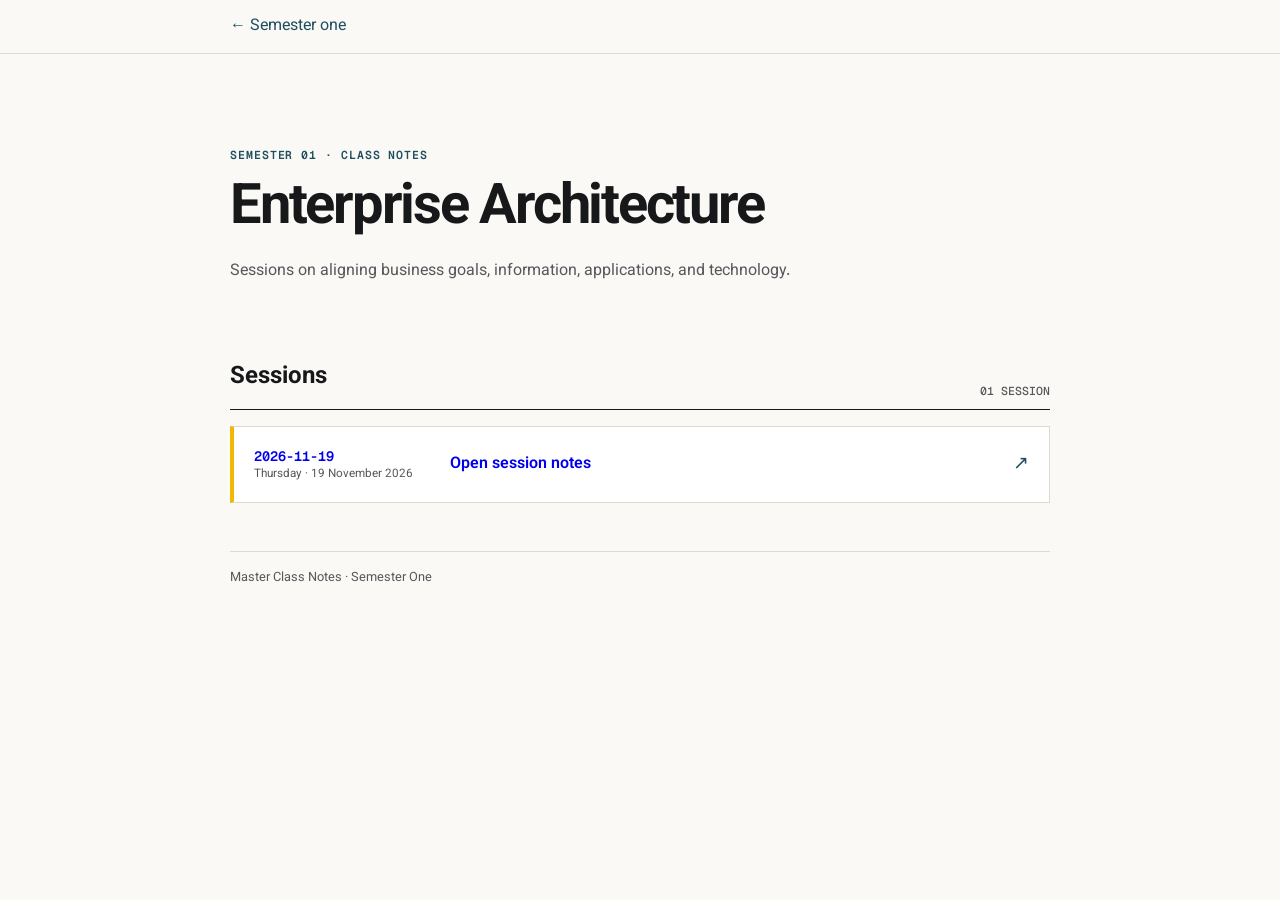
==== semesters/01/Enterprise Architecture/index.html @ 7802ade9 "Publish master class notes" ====
<!DOCTYPE html>
<html lang="en">
<head>
  <meta charset="UTF-8">
  <meta name="viewport" content="width=device-width, initial-scale=1.0">
  <meta name="theme-color" content="#faf9f5">
  <title>Enterprise Architecture — Sessions</title>
  <link rel="preconnect" href="https://fonts.googleapis.com">
  <link rel="preconnect" href="https://fonts.gstatic.com" crossorigin>
  <link href="https://fonts.googleapis.com/css2?family=Geist+Mono:wght@400;500;600&family=Vazirmatn:wght@400;500;600;700&display=swap" rel="stylesheet">
  <style>
    :root { color-scheme: light; --background:#faf9f5; --surface:#fff; --paper:#f1efe8; --ink:#17181a; --muted:#56585c; --line:#dedad0; --gold:#f2b705; --teal:#1f4e5f; --mono:'Geist Mono',monospace; --body:'Vazirmatn','Helvetica Neue',sans-serif; }
    * { box-sizing:border-box; }
    body { margin:0; background:var(--background); color:var(--ink); font-family:var(--body); line-height:1.7; }
    nav { padding:.8rem max(1.25rem,calc((100vw - 820px)/2)); border-bottom:1px solid var(--line); }
    nav a { color:var(--teal); text-decoration:none; }
    main { width:min(820px,calc(100% - 2.5rem)); margin:0 auto; }
    header { padding:clamp(3rem,8vw,5.5rem) 0 2rem; }
    .eyebrow { color:var(--teal); font:600 .72rem var(--mono); letter-spacing:.08em; text-transform:uppercase; }
    h1 { margin:.55rem 0 .5rem; font-size:clamp(2rem,6vw,3.5rem); line-height:1.15; letter-spacing:-.04em; }
    header p { max-width:620px; color:var(--muted); }
    .heading { display:flex; justify-content:space-between; align-items:end; gap:1rem; margin:1.5rem 0 1rem; padding-bottom:.7rem; border-bottom:1.5px solid var(--ink); }
    h2 { margin:0; font-size:1.5rem; }
    .count { color:var(--muted); font:500 .72rem var(--mono); }
    .session { display:grid; grid-template-columns:minmax(125px, .65fr) 2fr auto; align-items:center; gap:1.25rem; padding:1.2rem 1.25rem; background:var(--surface); border:1px solid var(--line); border-left:4px solid var(--gold); text-decoration:none; transition:transform 150ms ease,box-shadow 150ms ease; }
    .session:hover,.session:focus-visible { transform:translateY(-2px); box-shadow:0 8px 22px rgb(23 24 26 / 8%); outline:none; }
    .date { font:600 .85rem var(--mono); }
    .day { display:block; color:var(--muted); font:400 .73rem var(--body); }
    .session-title { font-weight:600; }
    .open { color:var(--teal); font-size:1.2rem; }
    footer { margin-top:3rem; padding:1rem 0 2rem; border-top:1px solid var(--line); color:var(--muted); font-size:.8rem; }
    @media(max-width:560px) { .session { grid-template-columns:1fr auto; gap:.25rem 1rem; } .session-title { grid-column:1; grid-row:2; } .open { grid-column:2; grid-row:1 / span 2; } }
    @media(prefers-reduced-motion:reduce) { *,*::before,*::after { transition:none!important; } }
  </style>
</head>
<body>
  <nav><a href="../../../index.html">← Semester one</a></nav>
  <main>
    <header>
      <span class="eyebrow">Semester 01 · Class notes</span>
      <h1>Enterprise Architecture</h1>
      <p>Sessions on aligning business goals, information, applications, and technology.</p>
    </header>
    <section aria-labelledby="sessions-title">
      <div class="heading"><h2 id="sessions-title">Sessions</h2><span class="count">01 SESSION</span></div>
      <a class="session" href="2026-11-19.html">
        <span class="date">2026-11-19<span class="day">Thursday · 19 November 2026</span></span>
        <span class="session-title">Open session notes</span>
        <span class="open" aria-hidden="true">↗</span>
      </a>
    </section>
    <footer>Master Class Notes · Semester One</footer>
  </main>
</body>
</html>
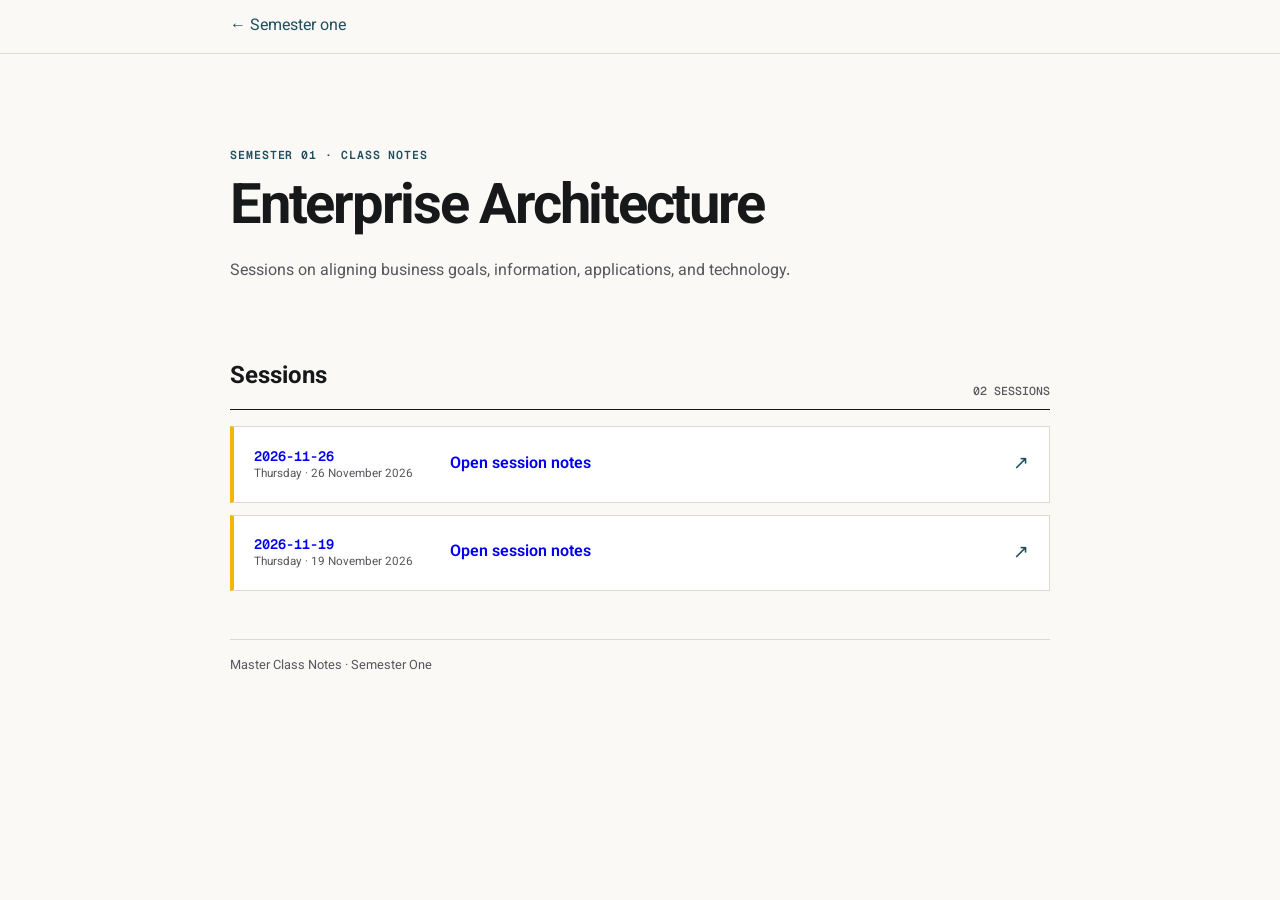
==== commit b7be7d65: "Add November 26 session notes" ====
--- a/semesters/01/Enterprise Architecture/index.html
+++ b/semesters/01/Enterprise Architecture/index.html
@@ -23,6 +23,7 @@
     h2 { margin:0; font-size:1.5rem; }
     .count { color:var(--muted); font:500 .72rem var(--mono); }
     .session { display:grid; grid-template-columns:minmax(125px, .65fr) 2fr auto; align-items:center; gap:1.25rem; padding:1.2rem 1.25rem; background:var(--surface); border:1px solid var(--line); border-left:4px solid var(--gold); text-decoration:none; transition:transform 150ms ease,box-shadow 150ms ease; }
+    .session + .session { margin-top:.75rem; }
     .session:hover,.session:focus-visible { transform:translateY(-2px); box-shadow:0 8px 22px rgb(23 24 26 / 8%); outline:none; }
     .date { font:600 .85rem var(--mono); }
     .day { display:block; color:var(--muted); font:400 .73rem var(--body); }
@@ -42,7 +43,12 @@
       <p>Sessions on aligning business goals, information, applications, and technology.</p>
     </header>
     <section aria-labelledby="sessions-title">
-      <div class="heading"><h2 id="sessions-title">Sessions</h2><span class="count">01 SESSION</span></div>
+      <div class="heading"><h2 id="sessions-title">Sessions</h2><span class="count">02 SESSIONS</span></div>
+      <a class="session" href="2026-11-26.html">
+        <span class="date">2026-11-26<span class="day">Thursday · 26 November 2026</span></span>
+        <span class="session-title">Open session notes</span>
+        <span class="open" aria-hidden="true">↗</span>
+      </a>
       <a class="session" href="2026-11-19.html">
         <span class="date">2026-11-19<span class="day">Thursday · 19 November 2026</span></span>
         <span class="session-title">Open session notes</span>
